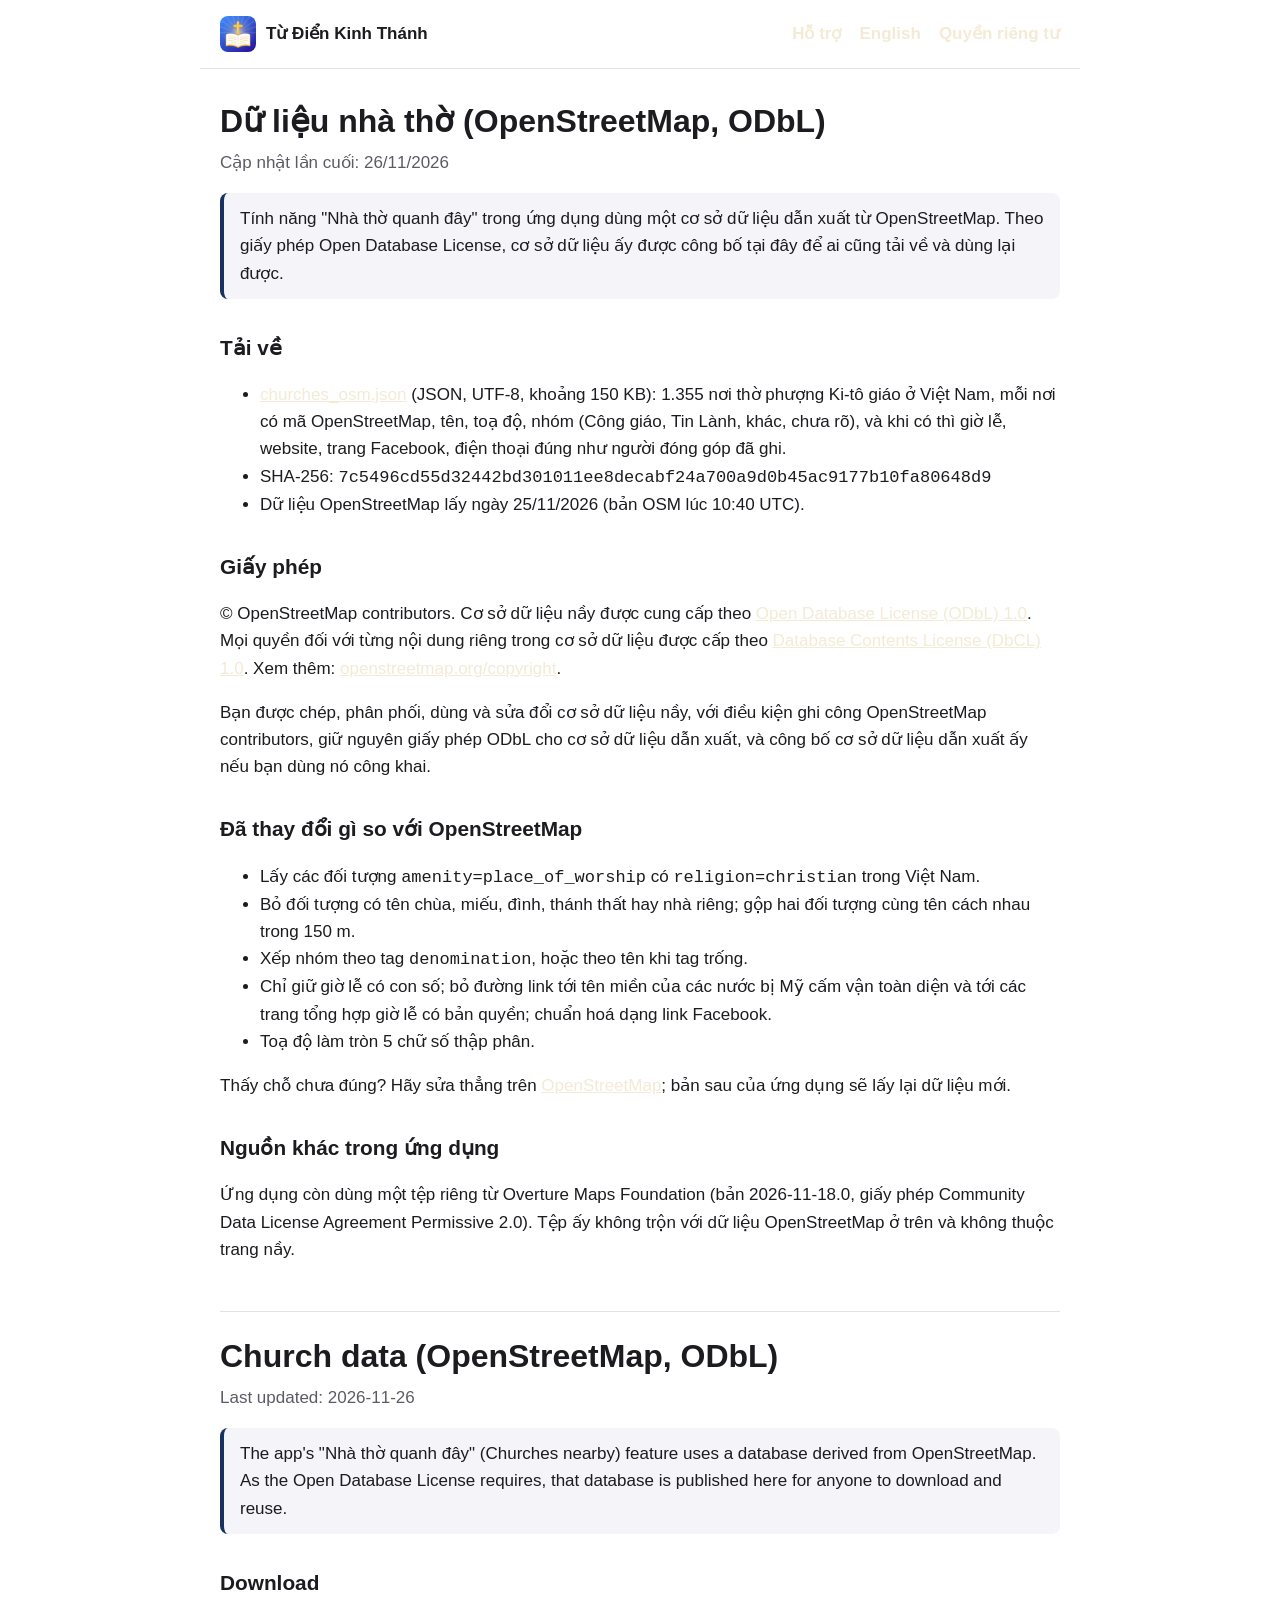
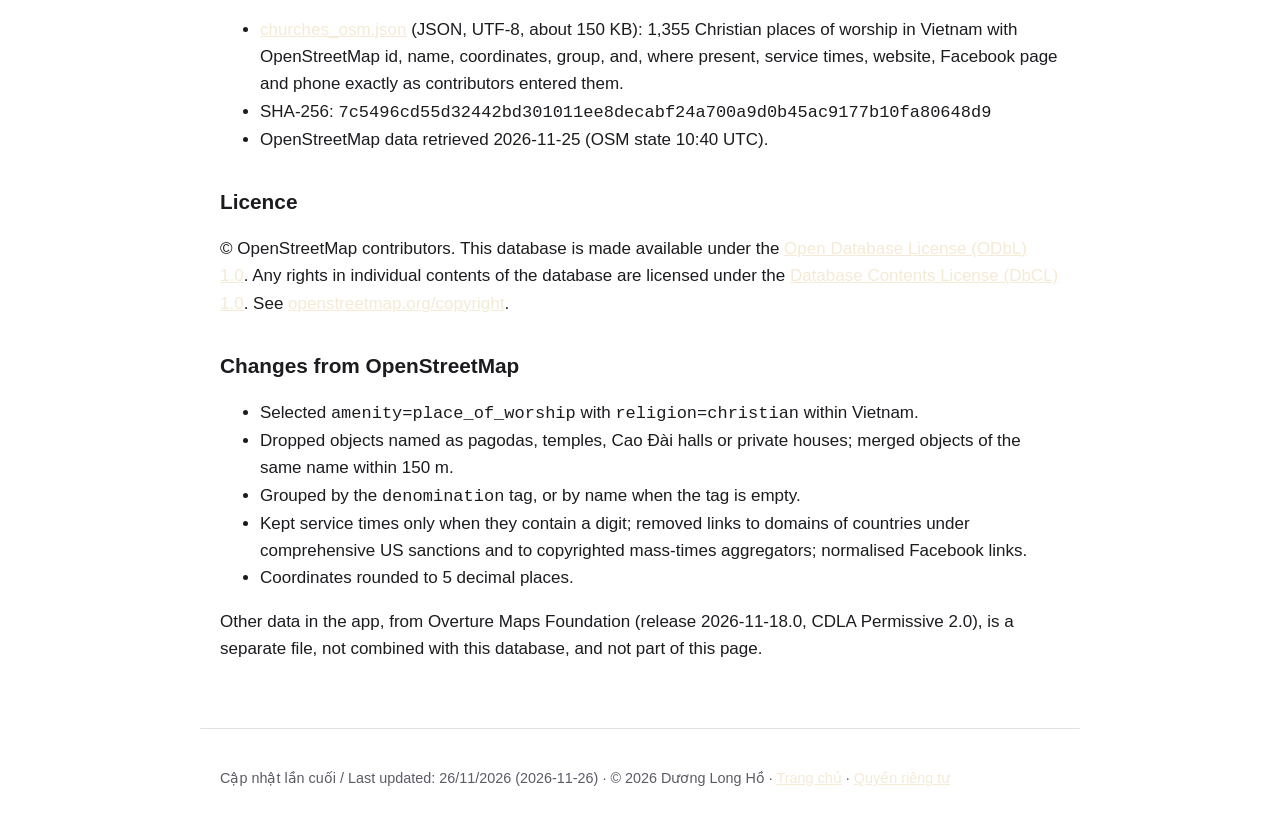
==== du-lieu-nha-tho.html @ e6f38c48 "Publish the OpenStreetMap-derived church database under ODbL for Nhà thờ quanh đây du-lieu/churches_" ====
<!doctype html>
<html lang="vi">
<!-- Trang viết tay cho nghĩa vụ ODbL của "Nhà thờ quanh đây" (1.1 (22)); render_package.py không sinh và không ghi đè
     trang nầy. File dữ liệu: du-lieu/churches_osm.json, chép nguyên từ TuDienKinhThanh/Resources/churches_osm.json
     (dựng bằng Scripts/build_churches.py). Khi file trong app đổi, chép lại và sửa ngày, số lượng, SHA-256 bên dưới. -->
<head>
<meta charset="utf-8">
<meta name="viewport" content="width=device-width, initial-scale=1">
<meta name="color-scheme" content="light dark">
<title>Dữ liệu nhà thờ · Church data — Từ Điển Kinh Thánh</title>
<link rel="stylesheet" href="style.css">
<link rel="icon" href="assets/icon.png">
</head>
<body>
<header class="site">
  <a class="brand" href="./"><img src="assets/icon.png" alt="" width="36" height="36">Từ Điển Kinh Thánh</a>
  <nav>
    <a href="support.html">Hỗ trợ</a>
    <a href="#en">English</a>
    <a href="privacy.html">Quyền riêng tư</a>
  </nav>
</header>
<main>
  <section lang="vi">
    <h1>Dữ liệu nhà thờ (OpenStreetMap, ODbL)</h1>
    <p class="updated">Cập nhật lần cuối: 26/11/2026</p>

    <p class="summary">Tính năng "Nhà thờ quanh đây" trong ứng dụng dùng một cơ sở dữ liệu dẫn xuất từ OpenStreetMap. Theo
    giấy phép Open Database License, cơ sở dữ liệu ấy được công bố tại đây để ai cũng tải về và dùng lại được.</p>

    <h2>Tải về</h2>
    <ul>
      <li><a href="du-lieu/churches_osm.json" download>churches_osm.json</a> (JSON, UTF-8, khoảng 150 KB): 1.355 nơi thờ
        phượng Ki-tô giáo ở Việt Nam, mỗi nơi có mã OpenStreetMap, tên, toạ độ, nhóm (Công giáo, Tin Lành, khác, chưa rõ),
        và khi có thì giờ lễ, website, trang Facebook, điện thoại đúng như người đóng góp đã ghi.</li>
      <li>SHA-256: <code>7c5496cd55d32442bd301011ee8decabf24a700a9d0b45ac9177b10fa80648d9</code></li>
      <li>Dữ liệu OpenStreetMap lấy ngày 25/11/2026 (bản OSM lúc 10:40 UTC).</li>
    </ul>

    <h2>Giấy phép</h2>
    <p>© OpenStreetMap contributors. Cơ sở dữ liệu nầy được cung cấp theo
      <a href="https://opendatacommons.org/licenses/odbl/1-0/">Open Database License (ODbL) 1.0</a>. Mọi quyền đối với
      từng nội dung riêng trong cơ sở dữ liệu được cấp theo
      <a href="https://opendatacommons.org/licenses/dbcl/1-0/">Database Contents License (DbCL) 1.0</a>.
      Xem thêm: <a href="https://www.openstreetmap.org/copyright">openstreetmap.org/copyright</a>.</p>
    <p>Bạn được chép, phân phối, dùng và sửa đổi cơ sở dữ liệu nầy, với điều kiện ghi công OpenStreetMap contributors,
      giữ nguyên giấy phép ODbL cho cơ sở dữ liệu dẫn xuất, và công bố cơ sở dữ liệu dẫn xuất ấy nếu bạn dùng nó công khai.</p>

    <h2>Đã thay đổi gì so với OpenStreetMap</h2>
    <ul>
      <li>Lấy các đối tượng <code>amenity=place_of_worship</code> có <code>religion=christian</code> trong Việt Nam.</li>
      <li>Bỏ đối tượng có tên chùa, miếu, đình, thánh thất hay nhà riêng; gộp hai đối tượng cùng tên cách nhau trong 150 m.</li>
      <li>Xếp nhóm theo tag <code>denomination</code>, hoặc theo tên khi tag trống.</li>
      <li>Chỉ giữ giờ lễ có con số; bỏ đường link tới tên miền của các nước bị Mỹ cấm vận toàn diện và tới các trang tổng
        hợp giờ lễ có bản quyền; chuẩn hoá dạng link Facebook.</li>
      <li>Toạ độ làm tròn 5 chữ số thập phân.</li>
    </ul>
    <p>Thấy chỗ chưa đúng? Hãy sửa thẳng trên <a href="https://www.openstreetmap.org/">OpenStreetMap</a>; bản sau của ứng
      dụng sẽ lấy lại dữ liệu mới.</p>

    <h2>Nguồn khác trong ứng dụng</h2>
    <p>Ứng dụng còn dùng một tệp riêng từ Overture Maps Foundation (bản 2026-11-18.0, giấy phép Community Data License
      Agreement Permissive 2.0). Tệp ấy không trộn với dữ liệu OpenStreetMap ở trên và không thuộc trang nầy.</p>
  </section>

  <section lang="en" id="en">
    <h1>Church data (OpenStreetMap, ODbL)</h1>
    <p class="updated">Last updated: 2026-11-26</p>

    <p class="summary">The app's "Nhà thờ quanh đây" (Churches nearby) feature uses a database derived from
    OpenStreetMap. As the Open Database License requires, that database is published here for anyone to download and reuse.</p>

    <h2>Download</h2>
    <ul>
      <li><a href="du-lieu/churches_osm.json" download>churches_osm.json</a> (JSON, UTF-8, about 150 KB): 1,355 Christian
        places of worship in Vietnam with OpenStreetMap id, name, coordinates, group, and, where present, service
        times, website, Facebook page and phone exactly as contributors entered them.</li>
      <li>SHA-256: <code>7c5496cd55d32442bd301011ee8decabf24a700a9d0b45ac9177b10fa80648d9</code></li>
      <li>OpenStreetMap data retrieved 2026-11-25 (OSM state 10:40 UTC).</li>
    </ul>

    <h2>Licence</h2>
    <p>© OpenStreetMap contributors. This database is made available under the
      <a href="https://opendatacommons.org/licenses/odbl/1-0/">Open Database License (ODbL) 1.0</a>. Any rights in
      individual contents of the database are licensed under the
      <a href="https://opendatacommons.org/licenses/dbcl/1-0/">Database Contents License (DbCL) 1.0</a>.
      See <a href="https://www.openstreetmap.org/copyright">openstreetmap.org/copyright</a>.</p>

    <h2>Changes from OpenStreetMap</h2>
    <ul>
      <li>Selected <code>amenity=place_of_worship</code> with <code>religion=christian</code> within Vietnam.</li>
      <li>Dropped objects named as pagodas, temples, Cao Đài halls or private houses; merged objects of the same name within 150 m.</li>
      <li>Grouped by the <code>denomination</code> tag, or by name when the tag is empty.</li>
      <li>Kept service times only when they contain a digit; removed links to domains of countries under comprehensive
        US sanctions and to copyrighted mass-times aggregators; normalised Facebook links.</li>
      <li>Coordinates rounded to 5 decimal places.</li>
    </ul>
    <p>Other data in the app, from Overture Maps Foundation (release 2026-11-18.0, CDLA Permissive 2.0), is a separate
      file, not combined with this database, and not part of this page.</p>
  </section>
</main>
<footer>
  <p>Cập nhật lần cuối / Last updated: 26/11/2026 (2026-11-26) · © 2026 Dương Long Hồ ·
    <a href="./">Trang chủ</a> · <a href="privacy.html">Quyền riêng tư</a></p>
</footer>
</body>
</html>
---- style.css ----
/* Sinh từ 05_PUBLISHING/07_store_package/templates/website/style.css.tpl — sửa template, không sửa bản sinh.
   Không font tải ngoài, không tài nguyên ngoài. Màu thương hiệu lấy từ bảng màu của app trong 06_REGISTRY. */

:root {
  --brand: #17325E;
  --brand-deep: #F4EAD5;
  --brand-soft: #E2B341;
  --bg: #ffffff;
  --surface: #f5f4f8;
  --text: #1c1b1f;
  --muted: #5d5a66;
  --line: #e3e0ea;
  --link: var(--brand-deep);
}

@media (prefers-color-scheme: dark) {
  :root {
    --bg: #121114;
    --surface: #1e1c22;
    --text: #f2f0f5;
    --muted: #b3aebd;
    --line: #34313a;
    --link: var(--brand-soft);
  }
}

* { box-sizing: border-box; }

html { -webkit-text-size-adjust: 100%; }

body {
  margin: 0;
  background: var(--bg);
  color: var(--text);
  font: 17px/1.6 -apple-system, BlinkMacSystemFont, "Segoe UI", Roboto, "Helvetica Neue", Arial, sans-serif;
}

a { color: var(--link); }

header.site, main, footer {
  max-width: 880px;
  margin: 0 auto;
  padding-inline: 20px;
}

header.site {
  display: flex;
  flex-wrap: wrap;
  gap: 12px 24px;
  align-items: center;
  justify-content: space-between;
  padding-block: 16px;
  border-bottom: 1px solid var(--line);
}

.brand {
  display: inline-flex;
  gap: 10px;
  align-items: center;
  font-weight: 700;
  color: var(--text);
  text-decoration: none;
}

.brand img { border-radius: 8px; }

nav { display: flex; flex-wrap: wrap; gap: 8px 18px; }
nav a { text-decoration: none; font-weight: 600; }

main { padding-block: 32px 48px; }

h1 { font-size: 2rem; line-height: 1.25; margin: 0 0 8px; }
h2 { font-size: 1.3rem; margin: 32px 0 8px; }

.updated { color: var(--muted); margin-top: 0; }

.hero { text-align: center; padding-block: 16px 8px; }
.hero .app-icon { border-radius: 28px; box-shadow: 0 8px 28px rgba(0, 0, 0, .18); }
.hero .lead { font-size: 1.25rem; color: var(--muted); margin: 0 0 16px; }
.store-note {
  display: inline-block;
  margin-top: 8px;
  padding: 8px 16px;
  border-radius: 999px;
  background: var(--brand);
  color: #ffffff;
  font-weight: 600;
}
/* Đã lên kho: cùng viên thuốc, thành liên kết tới trang App Store (package.json → APP_STORE_URL). */
a.store-note { text-decoration: none; }
a.store-note:hover, a.store-note:focus-visible { background: var(--brand-deep); }

.shots {
  display: flex;
  gap: 16px;
  overflow-x: auto;
  padding-block: 24px;
  scroll-snap-type: x mandatory;
}

.shots img {
  flex: 0 0 auto;
  width: min(260px, 70vw);
  height: auto;
  border-radius: 18px;
  scroll-snap-align: center;
  border: 1px solid var(--line);
}

.features {
  display: grid;
  grid-template-columns: repeat(auto-fit, minmax(240px, 1fr));
  gap: 16px;
}

.card {
  background: var(--surface);
  border: 1px solid var(--line);
  border-radius: 16px;
  padding: 16px 20px;
}

.card h2 { margin-top: 0; font-size: 1.1rem; }
.card p { margin: 0; color: var(--muted); }

.summary {
  background: var(--surface);
  border-left: 4px solid var(--brand);
  padding: 12px 16px;
  border-radius: 8px;
}

details {
  background: var(--surface);
  border: 1px solid var(--line);
  border-radius: 12px;
  padding: 12px 16px;
  margin-block: 10px;
}

summary { font-weight: 600; cursor: pointer; }

section[lang="en"] {
  margin-top: 48px;
  padding-top: 24px;
  border-top: 1px solid var(--line);
}

footer {
  padding-block: 24px 40px;
  border-top: 1px solid var(--line);
  color: var(--muted);
  font-size: .9rem;
}
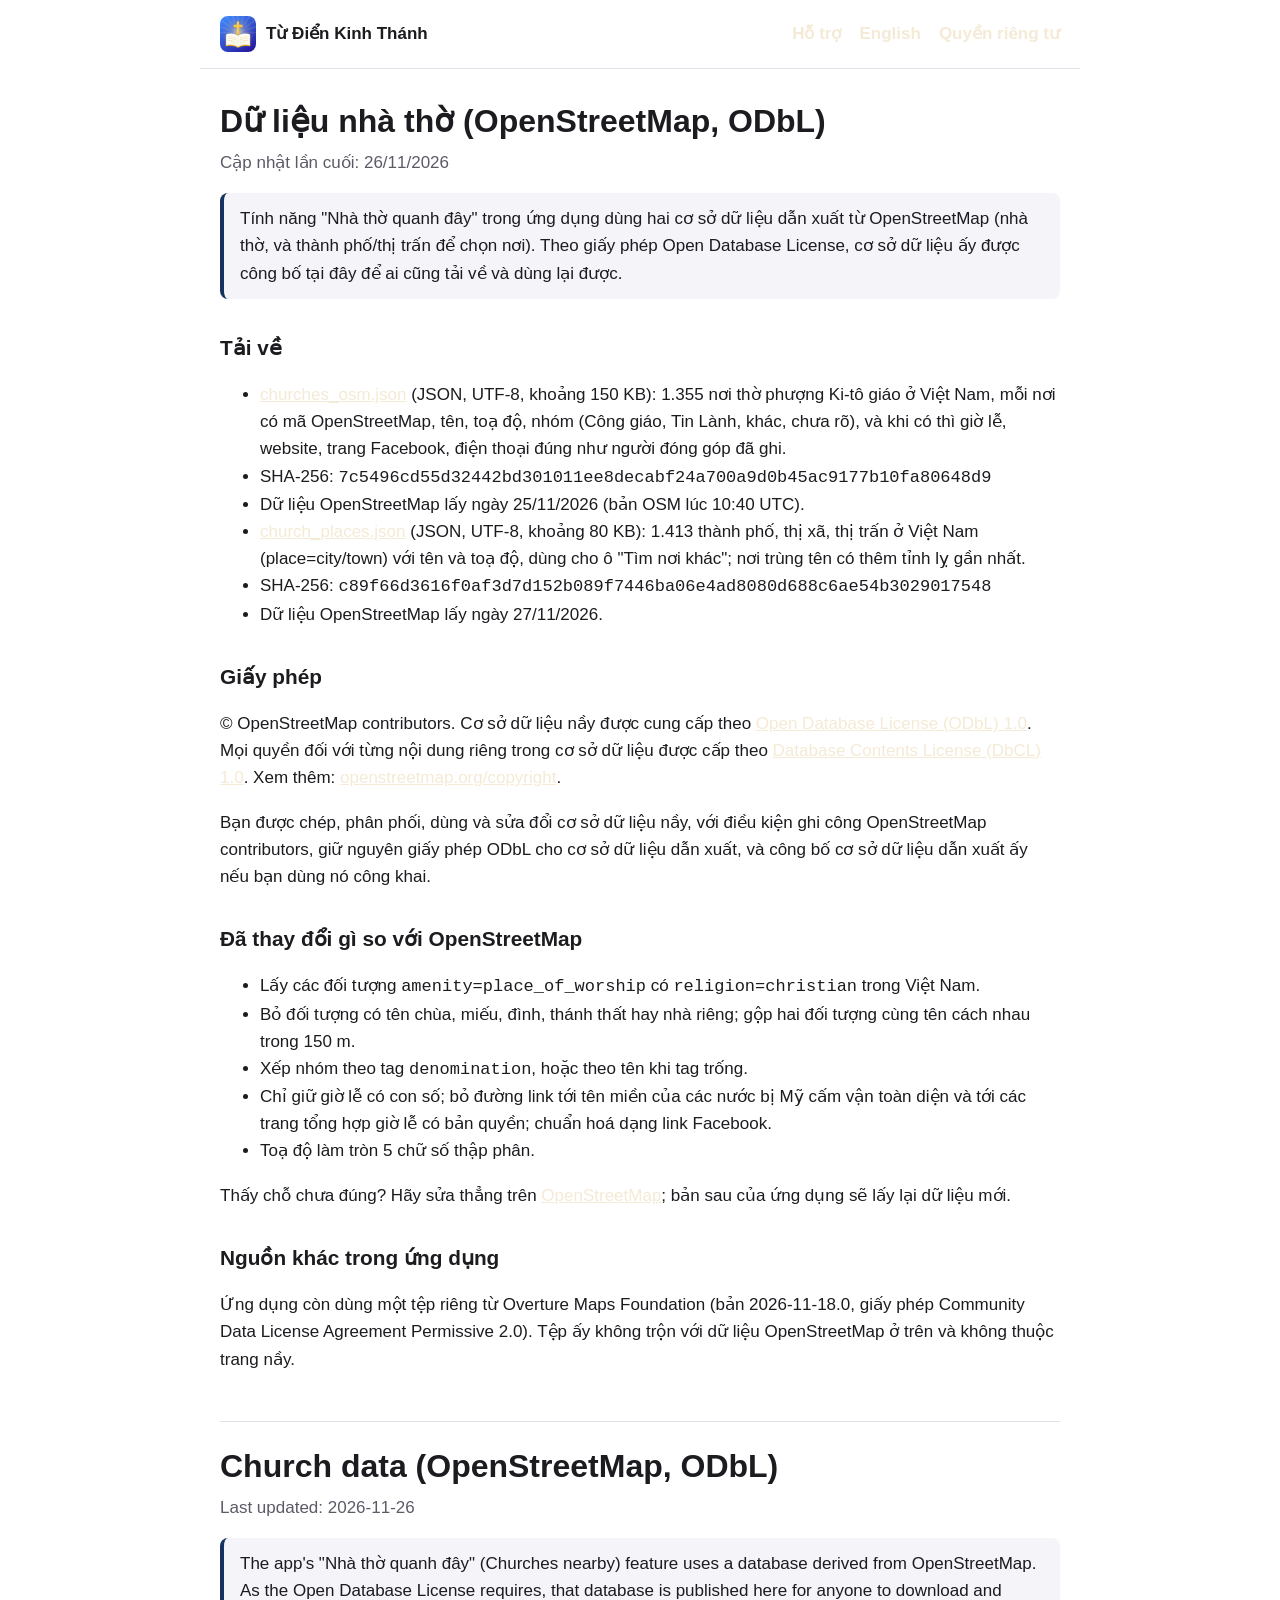
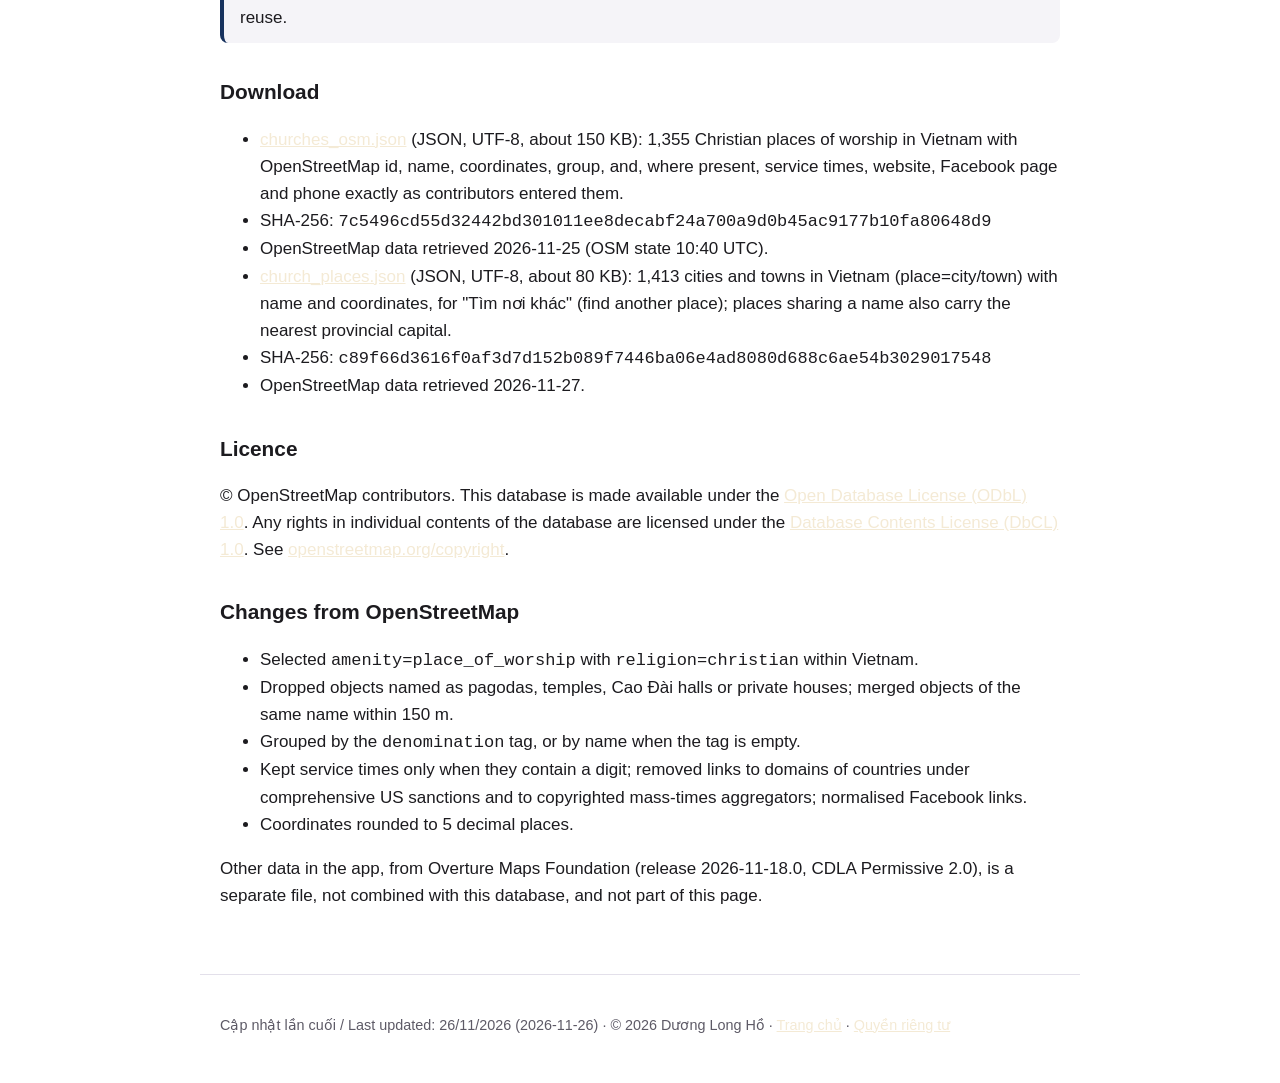
==== commit 27a67c63: "Publish the OpenStreetMap-derived city and town list under ODbL for Tìm nơi khác Co-Authored-By: Cla" ====
--- a/du-lieu-nha-tho.html
+++ b/du-lieu-nha-tho.html
@@ -1,7 +1,7 @@
 <!doctype html>
 <html lang="vi">
 <!-- Trang viết tay cho nghĩa vụ ODbL của "Nhà thờ quanh đây" (1.1 (22)); render_package.py không sinh và không ghi đè
-     trang nầy. File dữ liệu: du-lieu/churches_osm.json, chép nguyên từ TuDienKinhThanh/Resources/churches_osm.json
+     trang nầy. File dữ liệu: du-lieu/churches_osm.json và du-lieu/church_places.json, chép nguyên từ TuDienKinhThanh/Resources/churches_osm.json
      (dựng bằng Scripts/build_churches.py). Khi file trong app đổi, chép lại và sửa ngày, số lượng, SHA-256 bên dưới. -->
 <head>
 <meta charset="utf-8">
@@ -25,7 +25,7 @@
     <h1>Dữ liệu nhà thờ (OpenStreetMap, ODbL)</h1>
     <p class="updated">Cập nhật lần cuối: 26/11/2026</p>
 
-    <p class="summary">Tính năng "Nhà thờ quanh đây" trong ứng dụng dùng một cơ sở dữ liệu dẫn xuất từ OpenStreetMap. Theo
+    <p class="summary">Tính năng "Nhà thờ quanh đây" trong ứng dụng dùng hai cơ sở dữ liệu dẫn xuất từ OpenStreetMap (nhà thờ, và thành phố/thị trấn để chọn nơi). Theo
     giấy phép Open Database License, cơ sở dữ liệu ấy được công bố tại đây để ai cũng tải về và dùng lại được.</p>
 
     <h2>Tải về</h2>
@@ -35,6 +35,11 @@
         và khi có thì giờ lễ, website, trang Facebook, điện thoại đúng như người đóng góp đã ghi.</li>
       <li>SHA-256: <code>7c5496cd55d32442bd301011ee8decabf24a700a9d0b45ac9177b10fa80648d9</code></li>
       <li>Dữ liệu OpenStreetMap lấy ngày 25/11/2026 (bản OSM lúc 10:40 UTC).</li>
+      <li><a href="du-lieu/church_places.json" download>church_places.json</a> (JSON, UTF-8, khoảng 80 KB): 1.413 thành
+        phố, thị xã, thị trấn ở Việt Nam (place=city/town) với tên và toạ độ, dùng cho ô "Tìm nơi khác"; nơi trùng tên có
+        thêm tỉnh lỵ gần nhất.</li>
+      <li>SHA-256: <code>c89f66d3616f0af3d7d152b089f7446ba06e4ad8080d688c6ae54b3029017548</code></li>
+      <li>Dữ liệu OpenStreetMap lấy ngày 27/11/2026.</li>
     </ul>
 
     <h2>Giấy phép</h2>
@@ -77,6 +82,11 @@
         times, website, Facebook page and phone exactly as contributors entered them.</li>
       <li>SHA-256: <code>7c5496cd55d32442bd301011ee8decabf24a700a9d0b45ac9177b10fa80648d9</code></li>
       <li>OpenStreetMap data retrieved 2026-11-25 (OSM state 10:40 UTC).</li>
+      <li><a href="du-lieu/church_places.json" download>church_places.json</a> (JSON, UTF-8, about 80 KB): 1,413 cities
+        and towns in Vietnam (place=city/town) with name and coordinates, for "Tìm nơi khác" (find another place); places
+        sharing a name also carry the nearest provincial capital.</li>
+      <li>SHA-256: <code>c89f66d3616f0af3d7d152b089f7446ba06e4ad8080d688c6ae54b3029017548</code></li>
+      <li>OpenStreetMap data retrieved 2026-11-27.</li>
     </ul>
 
     <h2>Licence</h2>
